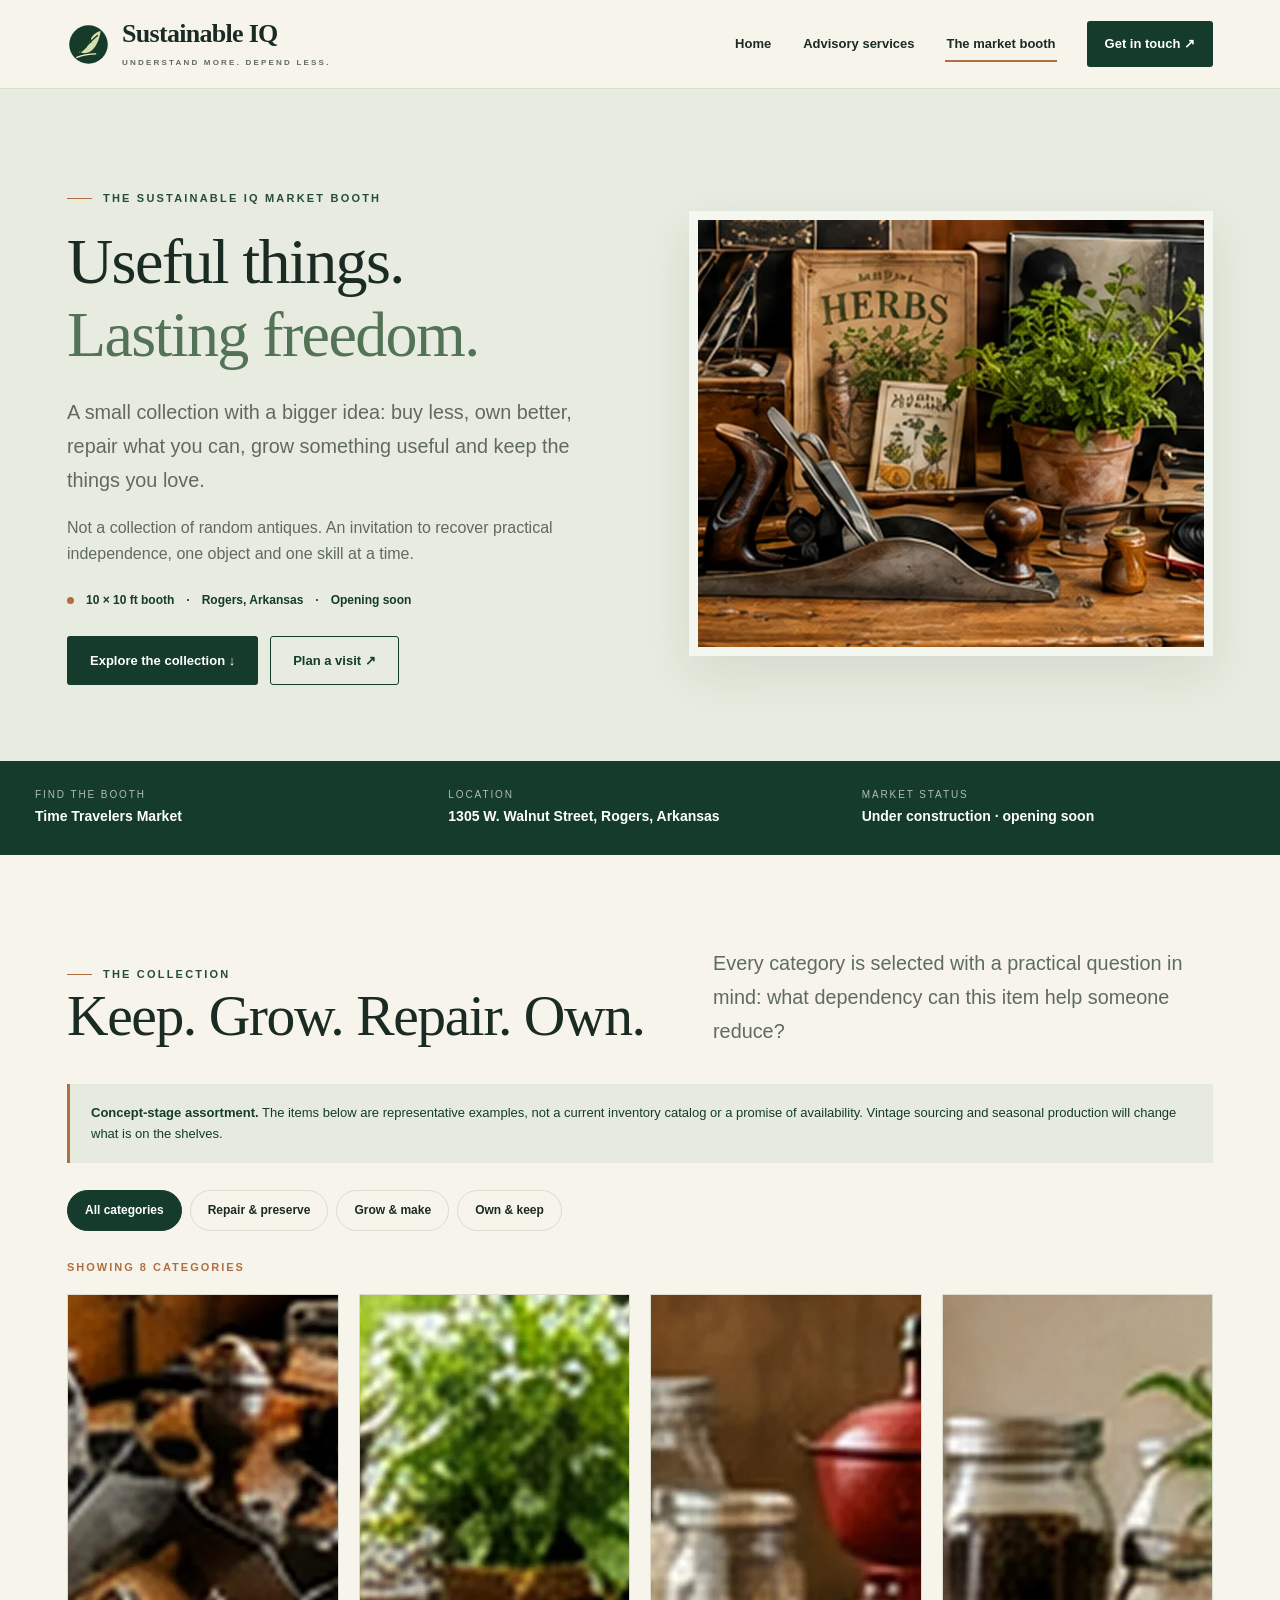
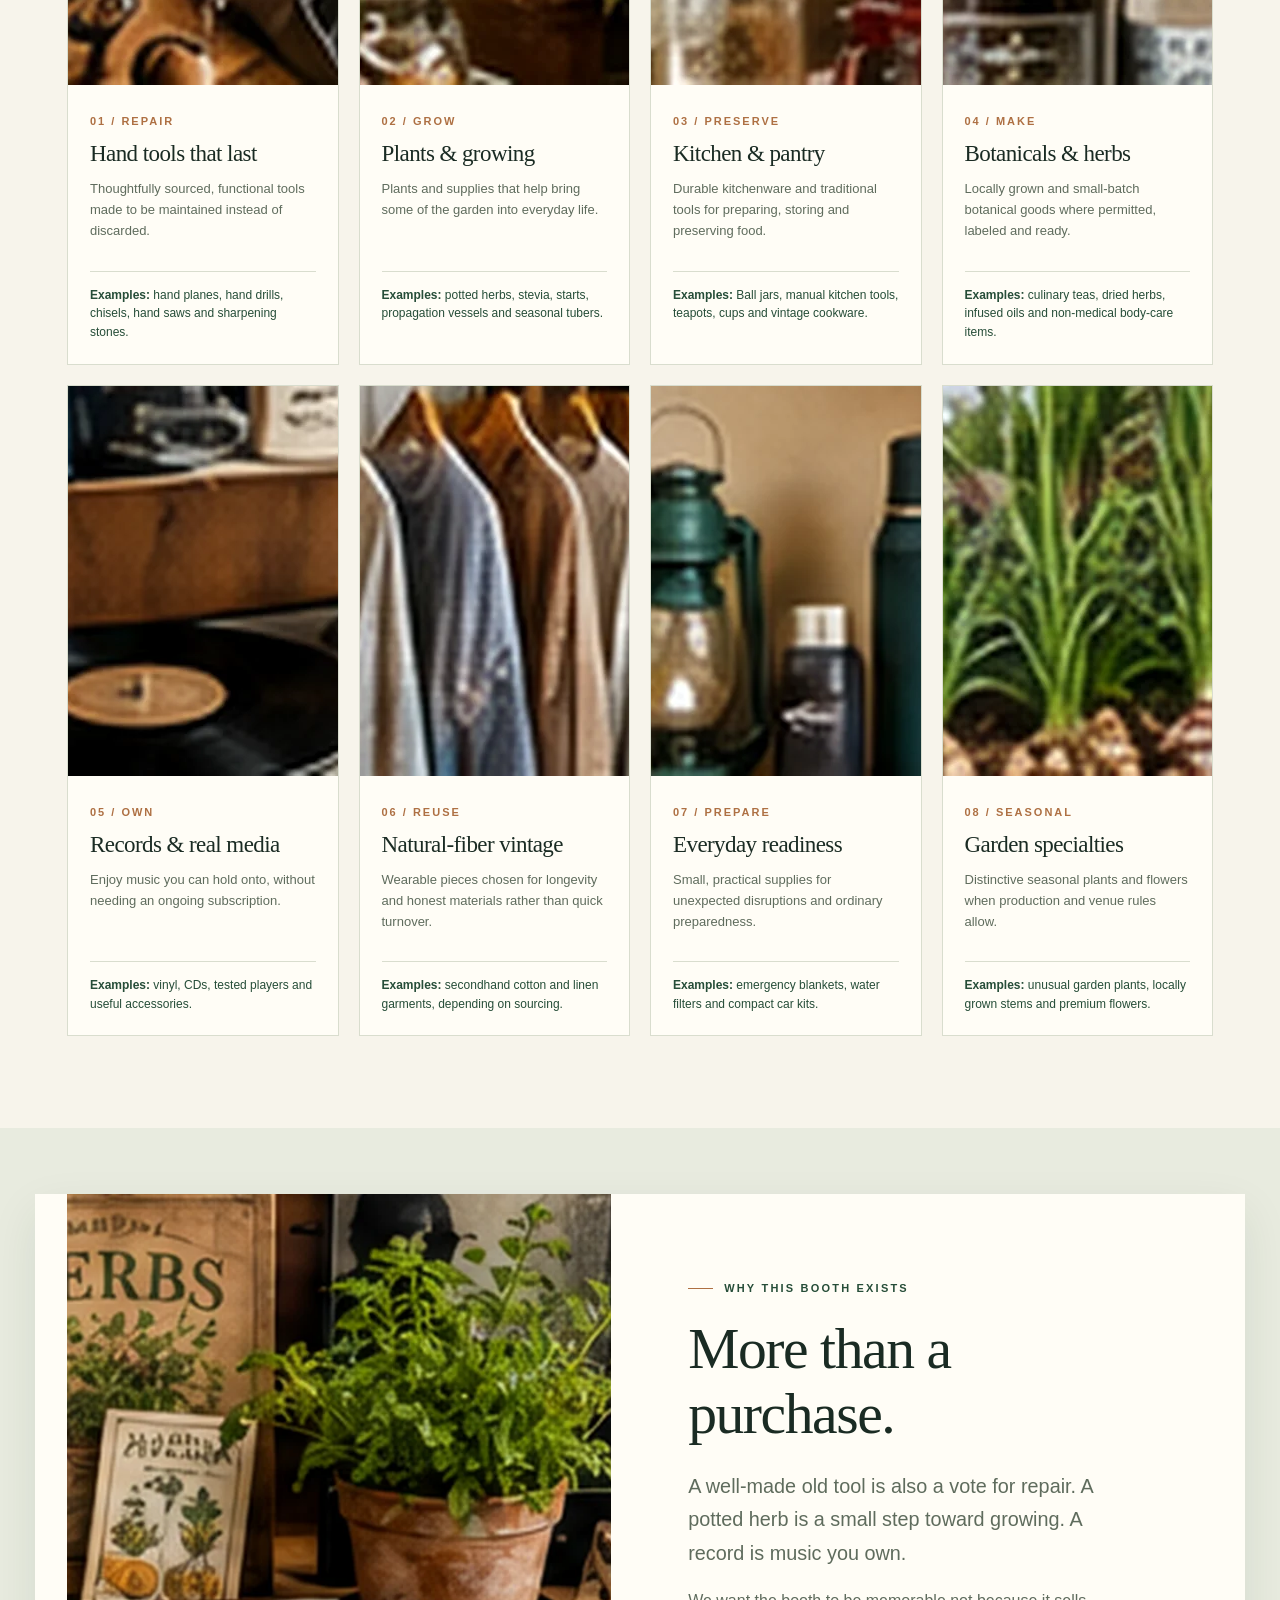
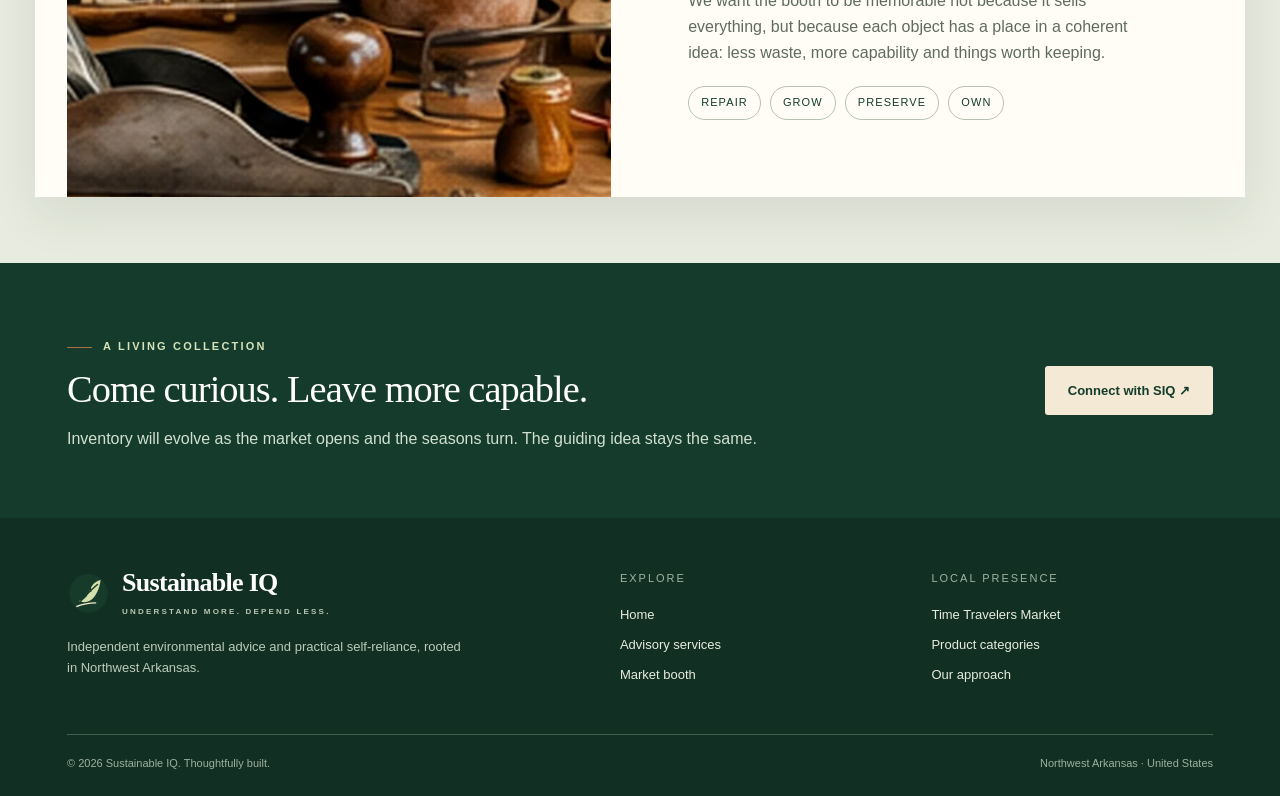
==== booth.html @ ab52c4f9 "Initial commit: Sustainable IQ static site draft Co-Authored-By: Claude Opus 5.5 <noreply@anthropic." ====
<!doctype html><html lang="en"><head><meta charset="utf-8"><meta name="viewport" content="width=device-width, initial-scale=1"><meta name="theme-color" content="#143b2b"><meta name="description" content="Discover Sustainable IQ's upcoming 10×10 market booth at Time Travelers Market, Rogers, Arkansas: useful vintage tools, plants, kitchenware, records, traditional botanicals and self-reliance essentials."><title>The Market Booth | Sustainable IQ</title><link rel="icon" type="image/svg+xml" href="assets/favicon.svg"><link rel="stylesheet" href="assets/styles.css"><script defer src="assets/site-config.js"></script><script defer src="assets/site.js"></script></head><body><a class="skip-link" href="#main">Skip to content</a><header class="site-header"><div class="wrap header-inner"><a class="brand" href="index.html" aria-label="Sustainable IQ home"><img src="assets/brand-mark.svg" alt=""><div><span>Sustainable IQ</span><small>Understand more. Depend less.</small></div></a><button class="menu-toggle" type="button" aria-label="Toggle navigation" aria-controls="site-menu" aria-expanded="false" data-menu-toggle><svg viewBox="0 0 24 24" fill="none" stroke="currentColor" stroke-width="2"><path d="M4 7h16M4 12h16M4 17h16"/></svg></button><nav class="site-nav" id="site-menu" data-menu aria-label="Main navigation"><a href="index.html">Home</a><a href="services.html">Advisory services</a><a class="active" aria-current="page" href="booth.html">The market booth</a><a class="nav-cta" href="index.html#contact">Get in touch ↗</a></nav></div></header>
<main id="main"><section class="page-hero"><div class="wrap"><div><span class="eyebrow">The Sustainable IQ Market Booth</span><h1>Useful things.<br><span style="color:#537357">Lasting freedom.</span></h1><p class="lead">A small collection with a bigger idea: buy less, own better, repair what you can, grow something useful and keep the things you love.</p><p class="muted">Not a collection of random antiques. An invitation to recover practical independence, one object and one skill at a time.</p><div class="meta"><span class="dot"></span> 10 × 10 ft booth <span aria-hidden="true">·</span> Rogers, Arkansas <span aria-hidden="true">·</span> Opening soon</div><div class="button-row"><a class="btn btn-primary" href="#categories">Explore the collection ↓</a><a class="btn btn-outline" href="#visit">Plan a visit ↗</a></div></div><img src="assets/booth-still-life.webp" alt="Illustrative vintage booth arrangement with a hand plane, herb plants and a record" width="1000" height="680"></div></section>
<div class="location-bar" id="visit"><div class="wrap location-grid"><div><span>Find the booth</span><strong>Time Travelers Market</strong></div><div><span>Location</span><strong>1305 W. Walnut Street, Rogers, Arkansas</strong></div><div><span>Market status</span><strong>Under construction · opening soon</strong></div></div></div>
<section class="section" id="categories"><div class="wrap"><div class="section-heading"><div><span class="eyebrow">The collection</span><h2>Keep. Grow. Repair. Own.</h2></div><p class="lead">Every category is selected with a practical question in mind: what dependency can this item help someone reduce?</p></div><div class="status-note"><strong>Concept-stage assortment.</strong> The items below are representative examples, not a current inventory catalog or a promise of availability. Vintage sourcing and seasonal production will change what is on the shelves.</div><div class="filter-row" role="group" aria-label="Filter merchandise categories"><button class="filter is-active" type="button" aria-pressed="true" data-filter="all">All categories</button><button class="filter" type="button" aria-pressed="false" data-filter="repair">Repair &amp; preserve</button><button class="filter" type="button" aria-pressed="false" data-filter="grow">Grow &amp; make</button><button class="filter" type="button" aria-pressed="false" data-filter="own">Own &amp; keep</button></div><p class="small-label" data-filter-status aria-live="polite">Showing 8 categories</p><div class="category-grid">
<article class="category-card reveal" data-category="repair"><img src="assets/cat-tools.webp" loading="lazy" width="560" height="390" alt="Illustration of vintage hand tools on a workbench"><div class="category-body"><span class="small-label">01 / Repair</span><h3>Hand tools that last</h3><p>Thoughtfully sourced, functional tools made to be maintained instead of discarded.</p><div class="examples"><strong>Examples:</strong> hand planes, hand drills, chisels, hand saws and sharpening stones.</div></div></article>
<article class="category-card reveal" data-category="grow"><img src="assets/cat-garden.webp" loading="lazy" width="560" height="390" alt="Illustration of herb plants in earthenware pots"><div class="category-body"><span class="small-label">02 / Grow</span><h3>Plants &amp; growing</h3><p>Plants and supplies that help bring some of the garden into everyday life.</p><div class="examples"><strong>Examples:</strong> potted herbs, stevia, starts, propagation vessels and seasonal tubers.</div></div></article>
<article class="category-card reveal" data-category="repair"><img src="assets/cat-kitchen.webp" loading="lazy" width="560" height="390" alt="Illustration of traditional kitchen jars and utensils"><div class="category-body"><span class="small-label">03 / Preserve</span><h3>Kitchen &amp; pantry</h3><p>Durable kitchenware and traditional tools for preparing, storing and preserving food.</p><div class="examples"><strong>Examples:</strong> Ball jars, manual kitchen tools, teapots, cups and vintage cookware.</div></div></article>
<article class="category-card reveal" data-category="grow"><img src="assets/cat-herbs.webp" loading="lazy" width="560" height="390" alt="Illustration of jars of dried botanicals and herbs"><div class="category-body"><span class="small-label">04 / Make</span><h3>Botanicals &amp; herbs</h3><p>Locally grown and small-batch botanical goods where permitted, labeled and ready.</p><div class="examples"><strong>Examples:</strong> culinary teas, dried herbs, infused oils and non-medical body-care items.</div></div></article>
<article class="category-card reveal" data-category="own"><img src="assets/cat-media.webp" loading="lazy" width="560" height="390" alt="Illustration of a vinyl record player"><div class="category-body"><span class="small-label">05 / Own</span><h3>Records &amp; real media</h3><p>Enjoy music you can hold onto, without needing an ongoing subscription.</p><div class="examples"><strong>Examples:</strong> vinyl, CDs, tested players and useful accessories.</div></div></article>
<article class="category-card reveal" data-category="own"><img src="assets/cat-clothing.webp" loading="lazy" width="560" height="390" alt="Illustration of vintage garments on a clothing rail"><div class="category-body"><span class="small-label">06 / Reuse</span><h3>Natural-fiber vintage</h3><p>Wearable pieces chosen for longevity and honest materials rather than quick turnover.</p><div class="examples"><strong>Examples:</strong> secondhand cotton and linen garments, depending on sourcing.</div></div></article>
<article class="category-card reveal" data-category="repair"><img src="assets/cat-ready.webp" loading="lazy" width="560" height="390" alt="Illustration of outdoor preparedness gear"><div class="category-body"><span class="small-label">07 / Prepare</span><h3>Everyday readiness</h3><p>Small, practical supplies for unexpected disruptions and ordinary preparedness.</p><div class="examples"><strong>Examples:</strong> emergency blankets, water filters and compact car kits.</div></div></article>
<article class="category-card reveal" data-category="grow"><img src="assets/cat-harvest.webp" loading="lazy" width="560" height="390" alt="Illustration of young growing plants"><div class="category-body"><span class="small-label">08 / Seasonal</span><h3>Garden specialties</h3><p>Distinctive seasonal plants and flowers when production and venue rules allow.</p><div class="examples"><strong>Examples:</strong> unusual garden plants, locally grown stems and premium flowers.</div></div></article>
</div></div></section>
<section class="section section-compact" style="background:#e8ebdf"><div class="wrap feature-split reveal"><div class="feature-photo"><img src="assets/booth-interior.webp" loading="lazy" width="1000" height="680" alt="Concept illustration of a warmly furnished vintage market booth"></div><div class="feature-copy"><span class="eyebrow">Why this booth exists</span><h2>More than a purchase.</h2><p class="lead">A well-made old tool is also a vote for repair. A potted herb is a small step toward growing. A record is music you own.</p><p class="muted">We want the booth to be memorable not because it sells everything, but because each object has a place in a coherent idea: less waste, more capability and things worth keeping.</p><div class="pill-list"><span class="pill">Repair</span><span class="pill">Grow</span><span class="pill">Preserve</span><span class="pill">Own</span></div></div></div></section>
<section class="banner"><div class="wrap banner-inner"><div><span class="eyebrow" style="color:#d6e3bb">A living collection</span><h2>Come curious. Leave more capable.</h2><p>Inventory will evolve as the market opens and the seasons turn. The guiding idea stays the same.</p></div><a class="btn btn-light" href="index.html#contact">Connect with SIQ ↗</a></div></section></main>
<footer class="site-footer"><div class="wrap"><div class="footer-top"><div><a class="brand" href="index.html"><img src="assets/brand-mark.svg" alt=""><div><span>Sustainable IQ</span><small>Understand more. Depend less.</small></div></a><p class="footer-desc">Independent environmental advice and practical self-reliance, rooted in Northwest Arkansas.</p></div><div><p class="footer-title">Explore</p><a href="index.html">Home</a><a href="services.html">Advisory services</a><a href="booth.html">Market booth</a></div><div><p class="footer-title">Local presence</p><a href="#visit">Time Travelers Market</a><a href="#categories">Product categories</a><a href="services.html#approach">Our approach</a></div></div><div class="footer-bottom"><span>© <span data-year>2026</span> Sustainable IQ. Thoughtfully built.</span><span>Northwest Arkansas · United States</span></div></div></footer></body></html>
---- assets/styles.css ----
:root{--ink:#1a2b23;--forest:#143b2b;--forest2:#264d38;--sage:#a4b59a;--cream:#f7f4eb;--paper:#fffdf6;--sand:#eae4d4;--muted:#5f6c5d;--rust:#ae7043;--line:#d9ddce;--serif:Georgia,'Times New Roman',serif;--sans:Inter,'Segoe UI',Arial,sans-serif;--shadow:0 18px 45px rgba(24,52,35,.09)}*{box-sizing:border-box}html{scroll-behavior:smooth}body{margin:0;background:var(--cream);color:var(--ink);font-family:var(--sans);line-height:1.62;-webkit-font-smoothing:antialiased}a{color:inherit}img{max-width:100%;display:block}button{font:inherit}::selection{background:#cbd9bd}*:focus-visible{outline:3px solid #d18d55;outline-offset:3px}.skip-link{position:absolute;top:-50px;left:20px;padding:.7rem 1.2rem;background:#fff;z-index:200}.skip-link:focus{top:10px}.wrap{max-width:1210px;padding:0 32px;margin:0 auto}.site-header{position:sticky;top:0;background:rgba(247,244,235,.97);border-bottom:1px solid var(--line);z-index:100;backdrop-filter:blur(16px)}.header-inner{display:flex;align-items:center;justify-content:space-between;min-height:88px;gap:28px}.brand{display:flex;align-items:center;gap:12px;text-decoration:none;flex-shrink:0}.brand img{width:43px;height:43px}.brand span{font:700 26px/1 var(--serif);letter-spacing:-.7px}.brand small{display:block;font:600 8px/1.2 var(--sans);text-transform:uppercase;letter-spacing:2.2px;margin-top:8px;color:var(--muted)}.site-nav{display:flex;gap:30px;align-items:center}.site-nav>a{font-size:13px;font-weight:650;text-decoration:none;position:relative;padding:10px 1px}.site-nav>a:not(.nav-cta)::after{content:"";position:absolute;bottom:3px;left:0;width:0;height:2px;background:var(--rust);transition:width .2s}.site-nav>a:hover::after,.site-nav>a.active::after{width:100%}.site-nav>a.nav-cta{background:var(--forest);color:white;padding:12px 18px;border-radius:3px}.site-nav>a.nav-cta:hover{background:#27513b}.menu-toggle{display:none;background:none;border:1px solid var(--line);padding:9px;border-radius:4px;cursor:pointer}.menu-toggle svg{width:24px;height:24px}.eyebrow{display:inline-flex;align-items:center;gap:11px;text-transform:uppercase;font-size:11px;letter-spacing:2.2px;font-weight:750;color:var(--forest2)}.eyebrow::before{content:"";width:25px;height:1px;background:var(--rust)}h1,h2,h3,h4{font-family:var(--serif);line-height:1.13;letter-spacing:-.025em;margin:0;font-weight:500}h1{font-size:clamp(3rem,5.7vw,5.7rem)}h2{font-size:clamp(2.3rem,4.5vw,4.2rem)}h3{font-size:1.6rem}p{margin:0 0 1.1rem}.lead{font-size:clamp(1.05rem,1.6vw,1.24rem);line-height:1.7;color:var(--muted);max-width:620px}.small-label{font-size:11px;letter-spacing:2px;text-transform:uppercase;font-weight:700;color:var(--rust)}.btn{display:inline-flex;align-items:center;justify-content:center;gap:12px;min-height:49px;padding:13px 22px;border:1px solid transparent;border-radius:3px;text-decoration:none;font-size:13px;font-weight:750;transition:transform .2s,background .2s,color .2s;cursor:pointer}.btn:hover{transform:translateY(-2px)}.btn-primary{background:var(--forest);color:#fff}.btn-primary:hover{background:#2e583e}.btn-outline{border-color:var(--forest);color:var(--forest);background:transparent}.btn-outline:hover{background:#e8eee2}.btn-light{background:#f3e9d4;color:var(--forest)}.btn-ghost{border-color:rgba(255,255,255,.7);color:#fff}.btn-ghost:hover{background:rgba(255,255,255,.1)}.button-row{display:flex;gap:12px;flex-wrap:wrap;margin-top:26px}.section{padding:92px 0}.section-compact{padding:66px 0}.section-heading{display:flex;align-items:end;justify-content:space-between;gap:36px;margin-bottom:36px}.section-heading .lead{max-width:500px;margin:0}.muted{color:var(--muted)}.grid-2{display:grid;grid-template-columns:repeat(2,minmax(0,1fr));gap:24px}.grid-3{display:grid;grid-template-columns:repeat(3,minmax(0,1fr));gap:24px}.rule{height:1px;background:var(--line);border:0}.hero{overflow:hidden;display:grid;grid-template-columns:minmax(0,1.08fr) minmax(0,.92fr);min-height:665px}.hero-left{background:var(--forest);color:white;display:flex;align-items:center}.hero-copy{width:min(100%,640px);padding:96px max(32px,calc((100vw - 1210px)/2)) 100px max(32px,calc((100vw - 1210px)/2));padding-right:52px}.hero-left .eyebrow{color:#d3e3be}.hero-left .eyebrow::before{background:#d3e3be}.hero h1{margin:24px 0 25px}.hero h1 em,.display-em{font-weight:400;color:#d4deb8}.hero .lead{color:#e0e8d9}.hero-photo{position:relative;background:#425d46;overflow:hidden}.hero-photo img{width:100%;height:100%;object-fit:cover;filter:saturate(.9);transition:transform 1.3s}.hero-photo:hover img{transform:scale(1.03)}.hero-photo::after{content:"";position:absolute;inset:0;background:linear-gradient(110deg,rgba(15,42,30,.08),transparent 55%)}.image-note{position:absolute;bottom:24px;left:24px;background:rgba(13,42,29,.86);color:white;font-size:11px;letter-spacing:.3px;padding:10px 14px;z-index:1}.intro-strip{background:#e7ebdf;border-bottom:1px solid #d4ddcd}.intro-strip-inner{display:grid;grid-template-columns:repeat(3,1fr);gap:0}.strip-item{padding:29px 22px 29px 0;display:flex;align-items:flex-start;gap:14px}.strip-item:not(:last-child){border-right:1px solid #cbd4c6;margin-right:20px}.number{font:italic 30px/1 var(--serif);color:var(--rust)}.strip-item strong{display:block;font-family:var(--serif);font-weight:500;font-size:19px}.strip-item span{display:block;font-size:12px;color:var(--muted);margin-top:3px}.feature-split{display:grid;grid-template-columns:minmax(0,.95fr) minmax(0,1.05fr);background:var(--paper);box-shadow:var(--shadow)}.feature-photo{min-height:440px;position:relative}.feature-photo img{width:100%;height:100%;position:absolute;object-fit:cover}.feature-copy{padding:clamp(36px,6vw,82px)}.feature-copy h2{margin:18px 0 24px}.pill-list{display:flex;flex-wrap:wrap;gap:9px;margin-top:20px}.pill{font-size:11px;text-transform:uppercase;letter-spacing:1.1px;border:1px solid #b5c3b1;border-radius:50px;padding:7px 12px;color:var(--forest)}.card{padding:30px;background:var(--paper);border:1px solid var(--line);transition:transform .2s,box-shadow .2s}.card:hover{transform:translateY(-3px);box-shadow:var(--shadow)}.card h3{margin:18px 0 14px}.card p{font-size:14px;color:var(--muted);margin:0}.card-top{display:flex;align-items:center;justify-content:space-between}.card-index{color:var(--rust);font:italic 22px var(--serif)}.card-arrow{font-size:21px;color:var(--forest)}.link-arrow{display:inline-flex;gap:12px;align-items:center;margin-top:20px;font-size:13px;font-weight:700;text-decoration:none;color:var(--forest)}.link-arrow:hover{text-decoration:underline}.banner{background:var(--forest);color:#fff;padding:67px 0}.banner-inner{display:grid;grid-template-columns:1fr auto;align-items:center;gap:40px}.banner h2{font-size:clamp(2rem,3vw,3.3rem);margin-top:12px}.banner p{color:#d3e0d1;margin:14px 0 0;max-width:740px}.page-hero{padding:92px 0 76px;background:#e8ebdf;overflow:hidden}.page-hero .wrap{display:grid;grid-template-columns:1.03fr .97fr;align-items:center;gap:65px}.page-hero h1{margin:19px 0 25px;font-size:clamp(3rem,5vw,5.2rem)}.page-hero img{width:100%;height:445px;object-fit:cover;border:9px solid rgba(255,255,255,.55);box-shadow:var(--shadow)}.page-hero .meta{margin-top:24px;display:flex;align-items:center;gap:12px;flex-wrap:wrap;font-size:12px;color:var(--forest);font-weight:750}.dot{height:7px;width:7px;background:var(--rust);border-radius:100%;display:inline-block}.location-bar{background:var(--forest);color:#fff}.location-grid{display:grid;grid-template-columns:1fr 1fr 1fr;gap:30px;padding:26px 0}.location-grid span{display:block;font-size:10px;letter-spacing:1.9px;text-transform:uppercase;opacity:.66}.location-grid strong{font-size:14px;font-weight:600}.filter-row{display:flex;flex-wrap:wrap;gap:8px;margin:26px 0 28px}.filter{padding:10px 17px;border:1px solid var(--line);background:transparent;font-weight:650;font-size:12px;cursor:pointer;border-radius:30px;color:var(--ink)}.filter.is-active,.filter:hover{background:var(--forest);color:#fff;border-color:var(--forest)}.category-grid{display:grid;grid-template-columns:repeat(4,minmax(0,1fr));gap:20px}.category-card{background:var(--paper);border:1px solid var(--line);overflow:hidden}.category-card[hidden]{display:none}.category-card img{width:100%;aspect-ratio:4/3;object-fit:cover}.category-body{padding:22px}.category-body h3{font-size:23px;margin:8px 0 11px}.category-body p{font-size:13px;color:var(--muted);line-height:1.62;min-height:75px}.category-body .examples{padding-top:14px;border-top:1px solid var(--line);font-size:12px;line-height:1.55;color:var(--forest2)}.status-note{background:#e7ebdf;padding:18px 21px;border-left:3px solid var(--rust);font-size:13px;color:var(--forest);margin-bottom:27px}.service-grid{display:grid;grid-template-columns:repeat(3,minmax(0,1fr));gap:18px}.service-card{background:var(--paper);border:1px solid var(--line);padding:29px;min-height:285px}.service-card h3{font-size:25px;margin:18px 0 14px}.service-card p{font-size:14px;color:var(--muted)}.service-card .small-label{font-size:10px}.service-card:hover{border-color:#9da98f}.steps{display:grid;grid-template-columns:repeat(3,1fr);gap:30px}.step{border-top:2px solid var(--forest);padding-top:23px}.step h3{margin:16px 0 12px}.step p{font-size:14px;color:var(--muted)}.audience{background:#e7ebdf;padding:35px}.audience h3{margin-bottom:12px}.audience p{margin:0;font-size:14px;color:var(--muted)}.contact-section{background:#e6e9db}.contact-wrap{display:grid;grid-template-columns:1.2fr .8fr;gap:60px;align-items:center}.contact-wrap h2{margin:15px 0 19px}.contact-card{padding:34px;background:var(--paper);border:1px solid var(--line)}.contact-card strong{font-family:var(--serif);font-size:23px;font-weight:500}.contact-card a{display:inline-block;margin:20px 0;font-weight:700;color:var(--forest);text-underline-offset:4px}.contact-card a.is-disabled{pointer-events:none;color:var(--muted);text-decoration:none}.contact-card p{font-size:12px;color:var(--muted)}.site-footer{background:#122f23;color:#e7edde;padding:52px 0 24px}.footer-top{display:grid;grid-template-columns:1.3fr .7fr .7fr;gap:30px}.site-footer .brand{color:#fff}.site-footer .brand small{color:#b8c7b5}.footer-desc{font-size:13px;color:#bccbb9;max-width:400px;margin-top:19px}.footer-title{font-size:11px;text-transform:uppercase;letter-spacing:2px;color:#a0b5a2;margin:0 0 16px}.site-footer a:not(.brand){display:block;margin:9px 0;color:#e7edde;font-size:13px;text-decoration:none}.site-footer a:hover{text-decoration:underline}.footer-bottom{border-top:1px solid #41614f;margin-top:38px;padding-top:20px;font-size:11px;color:#9db19f;display:flex;justify-content:space-between;gap:20px}.reveal{opacity:0;transform:translateY(14px);transition:opacity .7s,transform .7s}.reveal.visible{opacity:1;transform:none}@media(max-width:950px){.category-grid{grid-template-columns:repeat(2,1fr)}.hero{min-height:560px}.hero-copy{padding:65px 36px}.page-hero .wrap{gap:35px}.section{padding:68px 0}.service-grid{grid-template-columns:repeat(2,1fr)}}@media(max-width:700px){.wrap{padding:0 21px}.header-inner{min-height:72px}.brand img{width:35px;height:35px}.brand span{font-size:22px}.brand small{font-size:7px;letter-spacing:1.5px}.menu-toggle{display:block}.site-nav{display:none;position:absolute;top:71px;left:0;right:0;flex-direction:column;align-items:stretch;gap:0;background:var(--cream);padding:14px 25px 25px;box-shadow:var(--shadow)}.site-nav.is-open{display:flex}.site-nav>a{padding:14px 3px}.site-nav>a.nav-cta{text-align:center;margin-top:10px}.hero{display:flex;flex-direction:column}.hero-left{min-height:520px}.hero-copy{padding:65px 23px}.hero-photo{height:310px}.intro-strip-inner{grid-template-columns:1fr}.strip-item{padding:18px 0!important;border-right:0!important;border-bottom:1px solid #cbd4c6;margin-right:0!important}.feature-split{grid-template-columns:1fr}.feature-photo{min-height:330px}.feature-copy{padding:34px 26px}.grid-2,.grid-3,.service-grid,.steps{grid-template-columns:1fr}.section-heading{display:block}.section-heading .lead{margin-top:18px}.banner-inner,.contact-wrap,.page-hero .wrap{grid-template-columns:1fr}.page-hero{padding:62px 0 46px}.page-hero img{height:310px}.location-grid{grid-template-columns:1fr;gap:10px}.location-grid strong{font-size:13px}.location-grid span{margin-bottom:3px}.category-grid{grid-template-columns:repeat(2,minmax(0,1fr));gap:12px}.category-body{padding:15px}.category-body h3{font-size:20px}.category-body p{min-height:0}.footer-top{grid-template-columns:1fr 1fr}.footer-top>div:first-child{grid-column:1/-1}.footer-bottom{flex-direction:column}.contact-card{padding:24px}}@media(max-width:430px){.category-grid{grid-template-columns:1fr}.category-card img{aspect-ratio:5/3}.page-hero h1{font-size:2.9rem}.hero h1{font-size:3.2rem}.hero-left{min-height:auto}}@media(prefers-reduced-motion:reduce){*,*:before,*:after{animation-duration:.01ms!important;scroll-behavior:auto!important;transition-duration:.01ms!important}.reveal{opacity:1;transform:none}}
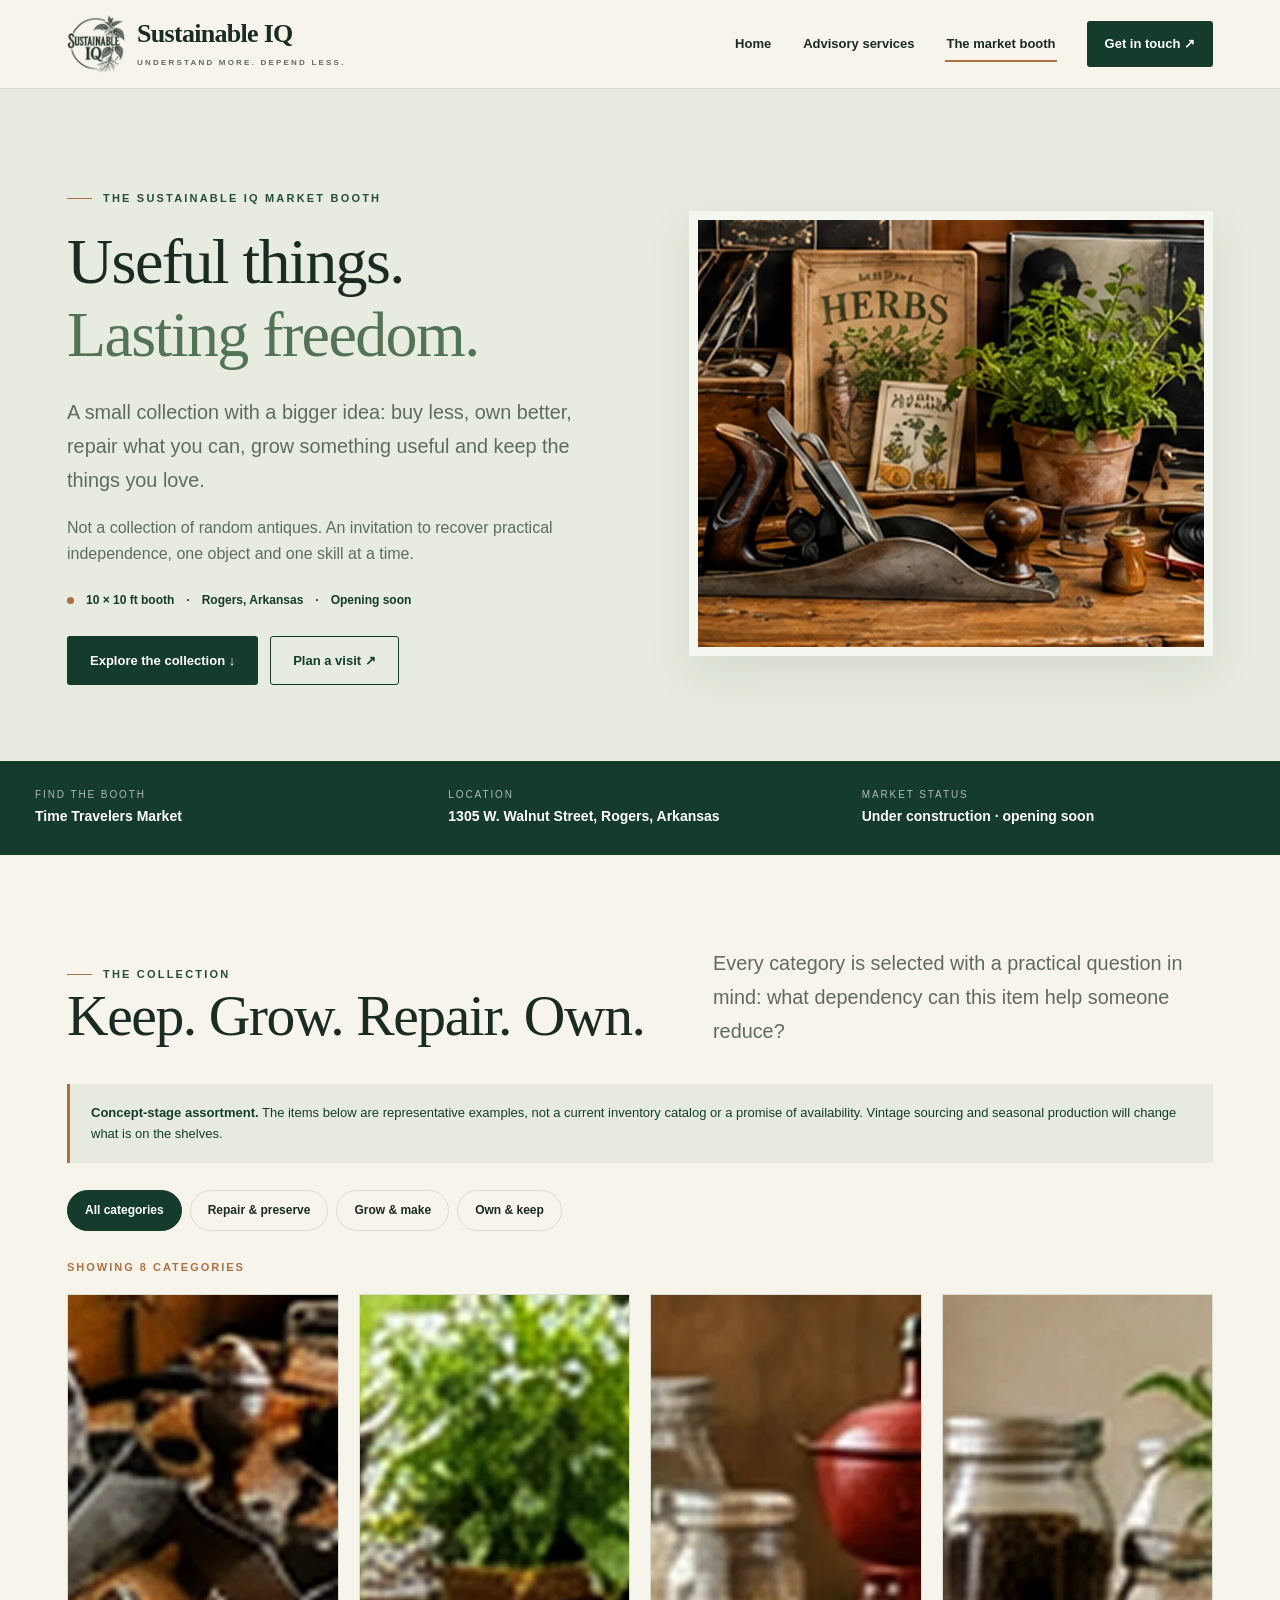
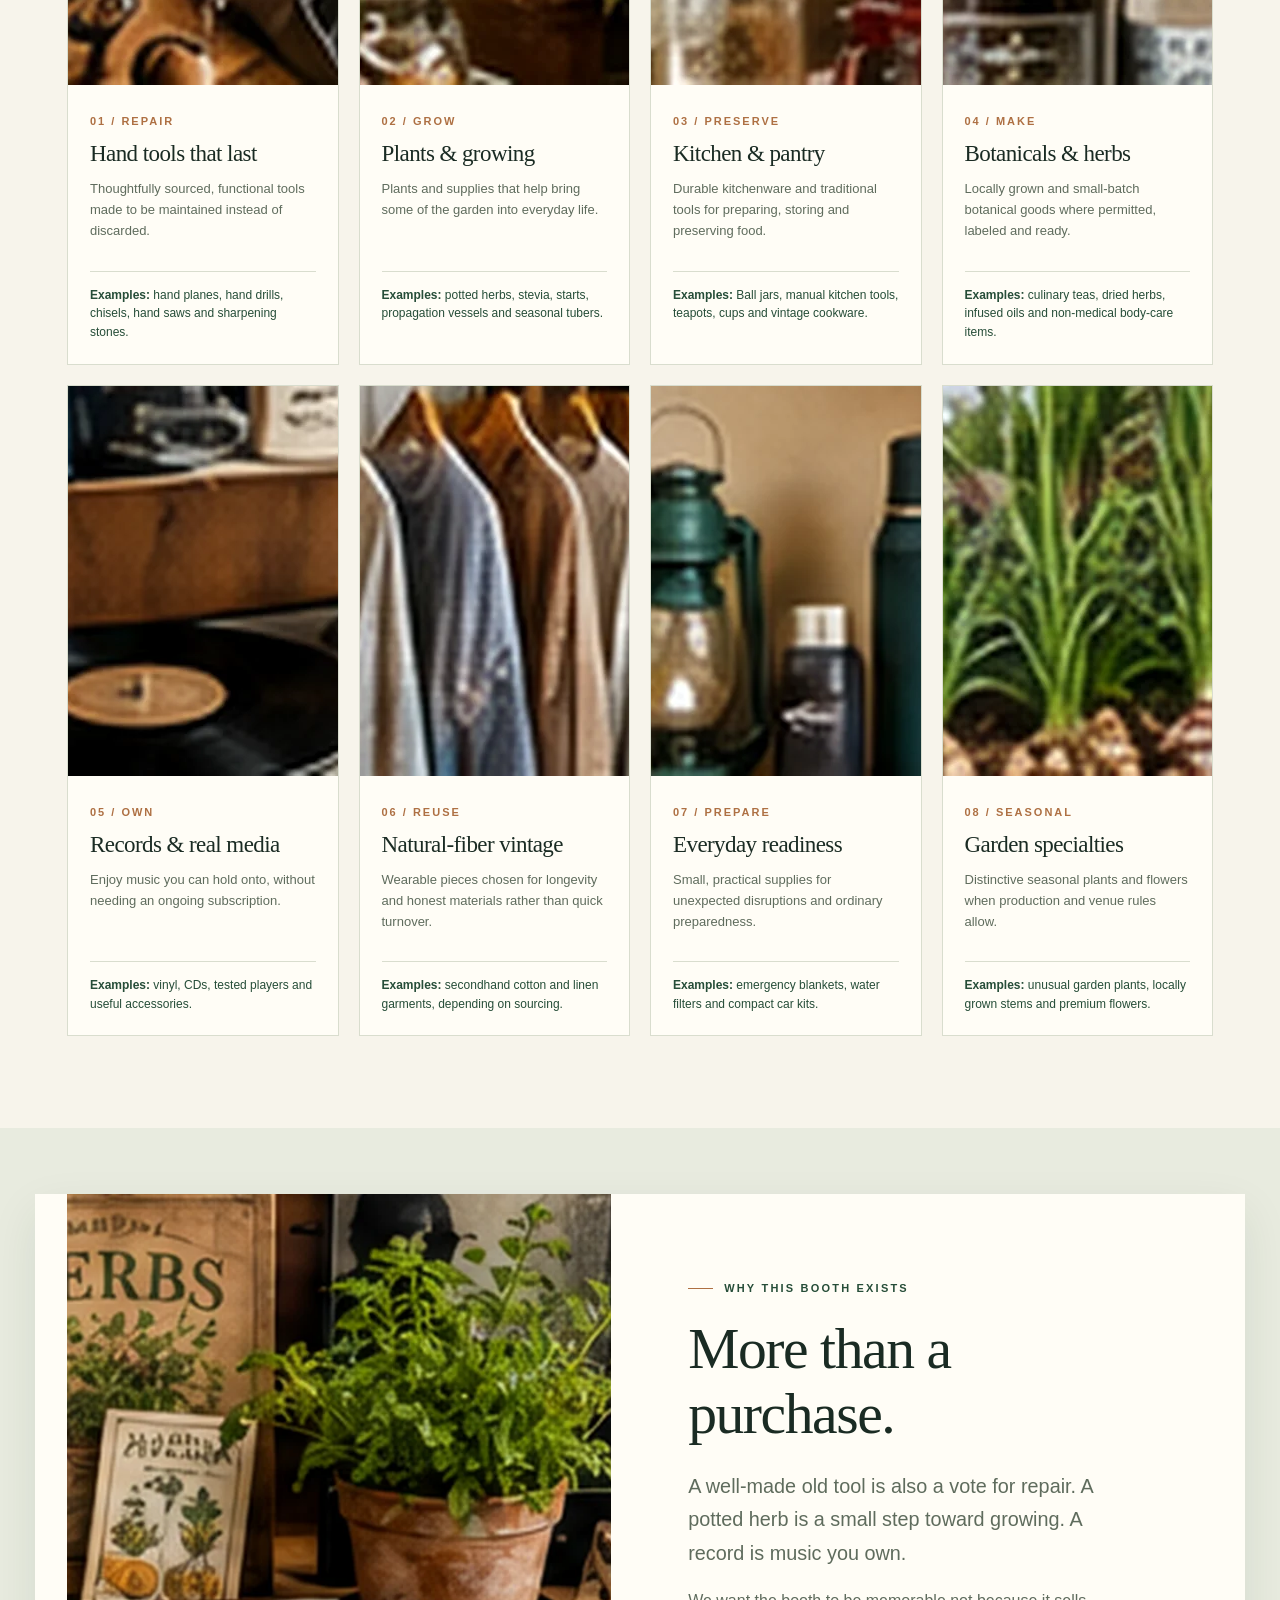
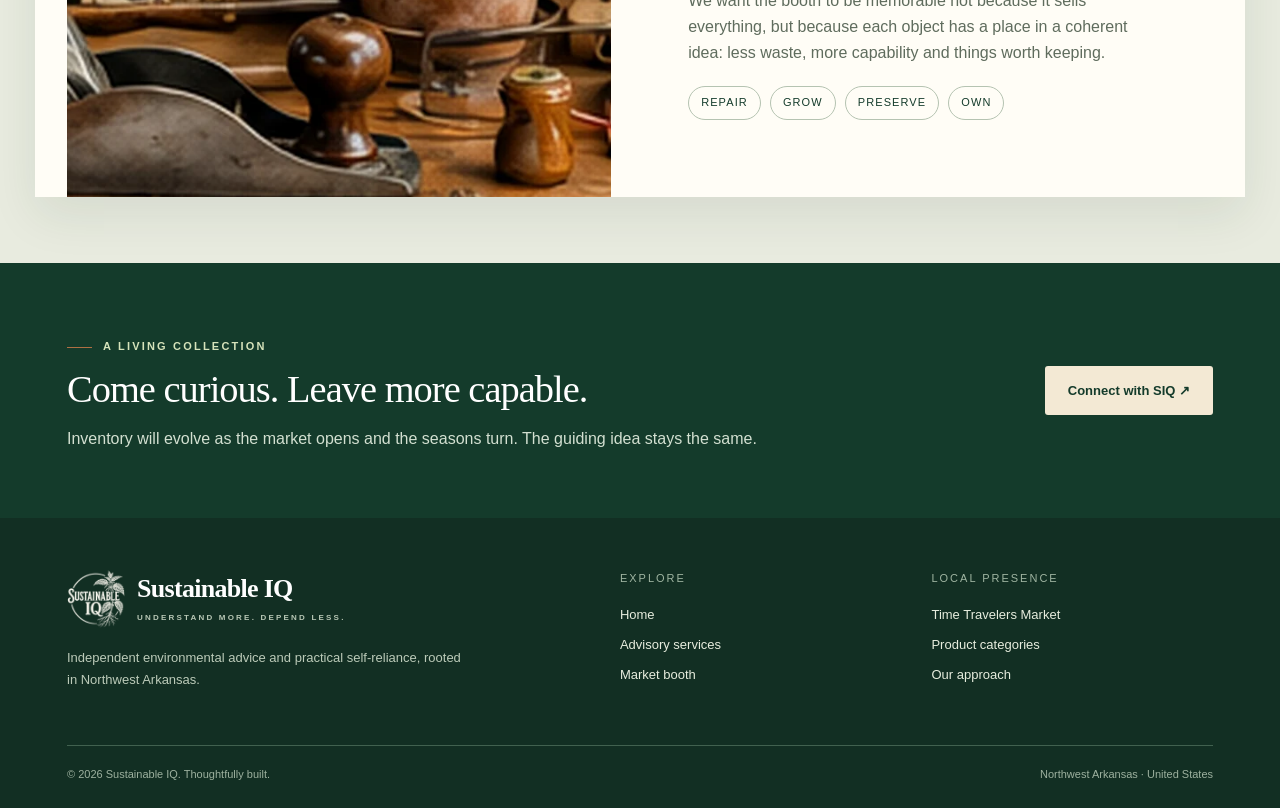
==== commit cbdd0bb8: "Replace placeholder brand mark with official SIQ logo Header uses the dark logo, footer the light on" ====
--- a/booth.html
+++ b/booth.html
@@ -1,4 +1,4 @@
-<!doctype html><html lang="en"><head><meta charset="utf-8"><meta name="viewport" content="width=device-width, initial-scale=1"><meta name="theme-color" content="#143b2b"><meta name="description" content="Discover Sustainable IQ's upcoming 10×10 market booth at Time Travelers Market, Rogers, Arkansas: useful vintage tools, plants, kitchenware, records, traditional botanicals and self-reliance essentials."><title>The Market Booth | Sustainable IQ</title><link rel="icon" type="image/svg+xml" href="assets/favicon.svg"><link rel="stylesheet" href="assets/styles.css"><script defer src="assets/site-config.js"></script><script defer src="assets/site.js"></script></head><body><a class="skip-link" href="#main">Skip to content</a><header class="site-header"><div class="wrap header-inner"><a class="brand" href="index.html" aria-label="Sustainable IQ home"><img src="assets/brand-mark.svg" alt=""><div><span>Sustainable IQ</span><small>Understand more. Depend less.</small></div></a><button class="menu-toggle" type="button" aria-label="Toggle navigation" aria-controls="site-menu" aria-expanded="false" data-menu-toggle><svg viewBox="0 0 24 24" fill="none" stroke="currentColor" stroke-width="2"><path d="M4 7h16M4 12h16M4 17h16"/></svg></button><nav class="site-nav" id="site-menu" data-menu aria-label="Main navigation"><a href="index.html">Home</a><a href="services.html">Advisory services</a><a class="active" aria-current="page" href="booth.html">The market booth</a><a class="nav-cta" href="index.html#contact">Get in touch ↗</a></nav></div></header>
+<!doctype html><html lang="en"><head><meta charset="utf-8"><meta name="viewport" content="width=device-width, initial-scale=1"><meta name="theme-color" content="#143b2b"><meta name="description" content="Discover Sustainable IQ's upcoming 10×10 market booth at Time Travelers Market, Rogers, Arkansas: useful vintage tools, plants, kitchenware, records, traditional botanicals and self-reliance essentials."><title>The Market Booth | Sustainable IQ</title><link rel="icon" type="image/png" sizes="32x32" href="assets/favicon-32.png"><link rel="apple-touch-icon" href="assets/apple-touch-icon.png"><link rel="stylesheet" href="assets/styles.css"><script defer src="assets/site-config.js"></script><script defer src="assets/site.js"></script></head><body><a class="skip-link" href="#main">Skip to content</a><header class="site-header"><div class="wrap header-inner"><a class="brand" href="index.html" aria-label="Sustainable IQ home"><img src="assets/siq-logo-128.png" width="58" height="58" alt=""><div><span>Sustainable IQ</span><small>Understand more. Depend less.</small></div></a><button class="menu-toggle" type="button" aria-label="Toggle navigation" aria-controls="site-menu" aria-expanded="false" data-menu-toggle><svg viewBox="0 0 24 24" fill="none" stroke="currentColor" stroke-width="2"><path d="M4 7h16M4 12h16M4 17h16"/></svg></button><nav class="site-nav" id="site-menu" data-menu aria-label="Main navigation"><a href="index.html">Home</a><a href="services.html">Advisory services</a><a class="active" aria-current="page" href="booth.html">The market booth</a><a class="nav-cta" href="index.html#contact">Get in touch ↗</a></nav></div></header>
 <main id="main"><section class="page-hero"><div class="wrap"><div><span class="eyebrow">The Sustainable IQ Market Booth</span><h1>Useful things.<br><span style="color:#537357">Lasting freedom.</span></h1><p class="lead">A small collection with a bigger idea: buy less, own better, repair what you can, grow something useful and keep the things you love.</p><p class="muted">Not a collection of random antiques. An invitation to recover practical independence, one object and one skill at a time.</p><div class="meta"><span class="dot"></span> 10 × 10 ft booth <span aria-hidden="true">·</span> Rogers, Arkansas <span aria-hidden="true">·</span> Opening soon</div><div class="button-row"><a class="btn btn-primary" href="#categories">Explore the collection ↓</a><a class="btn btn-outline" href="#visit">Plan a visit ↗</a></div></div><img src="assets/booth-still-life.webp" alt="Illustrative vintage booth arrangement with a hand plane, herb plants and a record" width="1000" height="680"></div></section>
 <div class="location-bar" id="visit"><div class="wrap location-grid"><div><span>Find the booth</span><strong>Time Travelers Market</strong></div><div><span>Location</span><strong>1305 W. Walnut Street, Rogers, Arkansas</strong></div><div><span>Market status</span><strong>Under construction · opening soon</strong></div></div></div>
 <section class="section" id="categories"><div class="wrap"><div class="section-heading"><div><span class="eyebrow">The collection</span><h2>Keep. Grow. Repair. Own.</h2></div><p class="lead">Every category is selected with a practical question in mind: what dependency can this item help someone reduce?</p></div><div class="status-note"><strong>Concept-stage assortment.</strong> The items below are representative examples, not a current inventory catalog or a promise of availability. Vintage sourcing and seasonal production will change what is on the shelves.</div><div class="filter-row" role="group" aria-label="Filter merchandise categories"><button class="filter is-active" type="button" aria-pressed="true" data-filter="all">All categories</button><button class="filter" type="button" aria-pressed="false" data-filter="repair">Repair &amp; preserve</button><button class="filter" type="button" aria-pressed="false" data-filter="grow">Grow &amp; make</button><button class="filter" type="button" aria-pressed="false" data-filter="own">Own &amp; keep</button></div><p class="small-label" data-filter-status aria-live="polite">Showing 8 categories</p><div class="category-grid">
@@ -13,4 +13,4 @@
 </div></div></section>
 <section class="section section-compact" style="background:#e8ebdf"><div class="wrap feature-split reveal"><div class="feature-photo"><img src="assets/booth-interior.webp" loading="lazy" width="1000" height="680" alt="Concept illustration of a warmly furnished vintage market booth"></div><div class="feature-copy"><span class="eyebrow">Why this booth exists</span><h2>More than a purchase.</h2><p class="lead">A well-made old tool is also a vote for repair. A potted herb is a small step toward growing. A record is music you own.</p><p class="muted">We want the booth to be memorable not because it sells everything, but because each object has a place in a coherent idea: less waste, more capability and things worth keeping.</p><div class="pill-list"><span class="pill">Repair</span><span class="pill">Grow</span><span class="pill">Preserve</span><span class="pill">Own</span></div></div></div></section>
 <section class="banner"><div class="wrap banner-inner"><div><span class="eyebrow" style="color:#d6e3bb">A living collection</span><h2>Come curious. Leave more capable.</h2><p>Inventory will evolve as the market opens and the seasons turn. The guiding idea stays the same.</p></div><a class="btn btn-light" href="index.html#contact">Connect with SIQ ↗</a></div></section></main>
-<footer class="site-footer"><div class="wrap"><div class="footer-top"><div><a class="brand" href="index.html"><img src="assets/brand-mark.svg" alt=""><div><span>Sustainable IQ</span><small>Understand more. Depend less.</small></div></a><p class="footer-desc">Independent environmental advice and practical self-reliance, rooted in Northwest Arkansas.</p></div><div><p class="footer-title">Explore</p><a href="index.html">Home</a><a href="services.html">Advisory services</a><a href="booth.html">Market booth</a></div><div><p class="footer-title">Local presence</p><a href="#visit">Time Travelers Market</a><a href="#categories">Product categories</a><a href="services.html#approach">Our approach</a></div></div><div class="footer-bottom"><span>© <span data-year>2026</span> Sustainable IQ. Thoughtfully built.</span><span>Northwest Arkansas · United States</span></div></div></footer></body></html>
+<footer class="site-footer"><div class="wrap"><div class="footer-top"><div><a class="brand" href="index.html"><img src="assets/siq-logo-light-128.png" width="58" height="58" alt=""><div><span>Sustainable IQ</span><small>Understand more. Depend less.</small></div></a><p class="footer-desc">Independent environmental advice and practical self-reliance, rooted in Northwest Arkansas.</p></div><div><p class="footer-title">Explore</p><a href="index.html">Home</a><a href="services.html">Advisory services</a><a href="booth.html">Market booth</a></div><div><p class="footer-title">Local presence</p><a href="#visit">Time Travelers Market</a><a href="#categories">Product categories</a><a href="services.html#approach">Our approach</a></div></div><div class="footer-bottom"><span>© <span data-year>2026</span> Sustainable IQ. Thoughtfully built.</span><span>Northwest Arkansas · United States</span></div></div></footer></body></html>
--- a/assets/styles.css
+++ b/assets/styles.css
@@ -1 +1 @@
-:root{--ink:#1a2b23;--forest:#143b2b;--forest2:#264d38;--sage:#a4b59a;--cream:#f7f4eb;--paper:#fffdf6;--sand:#eae4d4;--muted:#5f6c5d;--rust:#ae7043;--line:#d9ddce;--serif:Georgia,'Times New Roman',serif;--sans:Inter,'Segoe UI',Arial,sans-serif;--shadow:0 18px 45px rgba(24,52,35,.09)}*{box-sizing:border-box}html{scroll-behavior:smooth}body{margin:0;background:var(--cream);color:var(--ink);font-family:var(--sans);line-height:1.62;-webkit-font-smoothing:antialiased}a{color:inherit}img{max-width:100%;display:block}button{font:inherit}::selection{background:#cbd9bd}*:focus-visible{outline:3px solid #d18d55;outline-offset:3px}.skip-link{position:absolute;top:-50px;left:20px;padding:.7rem 1.2rem;background:#fff;z-index:200}.skip-link:focus{top:10px}.wrap{max-width:1210px;padding:0 32px;margin:0 auto}.site-header{position:sticky;top:0;background:rgba(247,244,235,.97);border-bottom:1px solid var(--line);z-index:100;backdrop-filter:blur(16px)}.header-inner{display:flex;align-items:center;justify-content:space-between;min-height:88px;gap:28px}.brand{display:flex;align-items:center;gap:12px;text-decoration:none;flex-shrink:0}.brand img{width:43px;height:43px}.brand span{font:700 26px/1 var(--serif);letter-spacing:-.7px}.brand small{display:block;font:600 8px/1.2 var(--sans);text-transform:uppercase;letter-spacing:2.2px;margin-top:8px;color:var(--muted)}.site-nav{display:flex;gap:30px;align-items:center}.site-nav>a{font-size:13px;font-weight:650;text-decoration:none;position:relative;padding:10px 1px}.site-nav>a:not(.nav-cta)::after{content:"";position:absolute;bottom:3px;left:0;width:0;height:2px;background:var(--rust);transition:width .2s}.site-nav>a:hover::after,.site-nav>a.active::after{width:100%}.site-nav>a.nav-cta{background:var(--forest);color:white;padding:12px 18px;border-radius:3px}.site-nav>a.nav-cta:hover{background:#27513b}.menu-toggle{display:none;background:none;border:1px solid var(--line);padding:9px;border-radius:4px;cursor:pointer}.menu-toggle svg{width:24px;height:24px}.eyebrow{display:inline-flex;align-items:center;gap:11px;text-transform:uppercase;font-size:11px;letter-spacing:2.2px;font-weight:750;color:var(--forest2)}.eyebrow::before{content:"";width:25px;height:1px;background:var(--rust)}h1,h2,h3,h4{font-family:var(--serif);line-height:1.13;letter-spacing:-.025em;margin:0;font-weight:500}h1{font-size:clamp(3rem,5.7vw,5.7rem)}h2{font-size:clamp(2.3rem,4.5vw,4.2rem)}h3{font-size:1.6rem}p{margin:0 0 1.1rem}.lead{font-size:clamp(1.05rem,1.6vw,1.24rem);line-height:1.7;color:var(--muted);max-width:620px}.small-label{font-size:11px;letter-spacing:2px;text-transform:uppercase;font-weight:700;color:var(--rust)}.btn{display:inline-flex;align-items:center;justify-content:center;gap:12px;min-height:49px;padding:13px 22px;border:1px solid transparent;border-radius:3px;text-decoration:none;font-size:13px;font-weight:750;transition:transform .2s,background .2s,color .2s;cursor:pointer}.btn:hover{transform:translateY(-2px)}.btn-primary{background:var(--forest);color:#fff}.btn-primary:hover{background:#2e583e}.btn-outline{border-color:var(--forest);color:var(--forest);background:transparent}.btn-outline:hover{background:#e8eee2}.btn-light{background:#f3e9d4;color:var(--forest)}.btn-ghost{border-color:rgba(255,255,255,.7);color:#fff}.btn-ghost:hover{background:rgba(255,255,255,.1)}.button-row{display:flex;gap:12px;flex-wrap:wrap;margin-top:26px}.section{padding:92px 0}.section-compact{padding:66px 0}.section-heading{display:flex;align-items:end;justify-content:space-between;gap:36px;margin-bottom:36px}.section-heading .lead{max-width:500px;margin:0}.muted{color:var(--muted)}.grid-2{display:grid;grid-template-columns:repeat(2,minmax(0,1fr));gap:24px}.grid-3{display:grid;grid-template-columns:repeat(3,minmax(0,1fr));gap:24px}.rule{height:1px;background:var(--line);border:0}.hero{overflow:hidden;display:grid;grid-template-columns:minmax(0,1.08fr) minmax(0,.92fr);min-height:665px}.hero-left{background:var(--forest);color:white;display:flex;align-items:center}.hero-copy{width:min(100%,640px);padding:96px max(32px,calc((100vw - 1210px)/2)) 100px max(32px,calc((100vw - 1210px)/2));padding-right:52px}.hero-left .eyebrow{color:#d3e3be}.hero-left .eyebrow::before{background:#d3e3be}.hero h1{margin:24px 0 25px}.hero h1 em,.display-em{font-weight:400;color:#d4deb8}.hero .lead{color:#e0e8d9}.hero-photo{position:relative;background:#425d46;overflow:hidden}.hero-photo img{width:100%;height:100%;object-fit:cover;filter:saturate(.9);transition:transform 1.3s}.hero-photo:hover img{transform:scale(1.03)}.hero-photo::after{content:"";position:absolute;inset:0;background:linear-gradient(110deg,rgba(15,42,30,.08),transparent 55%)}.image-note{position:absolute;bottom:24px;left:24px;background:rgba(13,42,29,.86);color:white;font-size:11px;letter-spacing:.3px;padding:10px 14px;z-index:1}.intro-strip{background:#e7ebdf;border-bottom:1px solid #d4ddcd}.intro-strip-inner{display:grid;grid-template-columns:repeat(3,1fr);gap:0}.strip-item{padding:29px 22px 29px 0;display:flex;align-items:flex-start;gap:14px}.strip-item:not(:last-child){border-right:1px solid #cbd4c6;margin-right:20px}.number{font:italic 30px/1 var(--serif);color:var(--rust)}.strip-item strong{display:block;font-family:var(--serif);font-weight:500;font-size:19px}.strip-item span{display:block;font-size:12px;color:var(--muted);margin-top:3px}.feature-split{display:grid;grid-template-columns:minmax(0,.95fr) minmax(0,1.05fr);background:var(--paper);box-shadow:var(--shadow)}.feature-photo{min-height:440px;position:relative}.feature-photo img{width:100%;height:100%;position:absolute;object-fit:cover}.feature-copy{padding:clamp(36px,6vw,82px)}.feature-copy h2{margin:18px 0 24px}.pill-list{display:flex;flex-wrap:wrap;gap:9px;margin-top:20px}.pill{font-size:11px;text-transform:uppercase;letter-spacing:1.1px;border:1px solid #b5c3b1;border-radius:50px;padding:7px 12px;color:var(--forest)}.card{padding:30px;background:var(--paper);border:1px solid var(--line);transition:transform .2s,box-shadow .2s}.card:hover{transform:translateY(-3px);box-shadow:var(--shadow)}.card h3{margin:18px 0 14px}.card p{font-size:14px;color:var(--muted);margin:0}.card-top{display:flex;align-items:center;justify-content:space-between}.card-index{color:var(--rust);font:italic 22px var(--serif)}.card-arrow{font-size:21px;color:var(--forest)}.link-arrow{display:inline-flex;gap:12px;align-items:center;margin-top:20px;font-size:13px;font-weight:700;text-decoration:none;color:var(--forest)}.link-arrow:hover{text-decoration:underline}.banner{background:var(--forest);color:#fff;padding:67px 0}.banner-inner{display:grid;grid-template-columns:1fr auto;align-items:center;gap:40px}.banner h2{font-size:clamp(2rem,3vw,3.3rem);margin-top:12px}.banner p{color:#d3e0d1;margin:14px 0 0;max-width:740px}.page-hero{padding:92px 0 76px;background:#e8ebdf;overflow:hidden}.page-hero .wrap{display:grid;grid-template-columns:1.03fr .97fr;align-items:center;gap:65px}.page-hero h1{margin:19px 0 25px;font-size:clamp(3rem,5vw,5.2rem)}.page-hero img{width:100%;height:445px;object-fit:cover;border:9px solid rgba(255,255,255,.55);box-shadow:var(--shadow)}.page-hero .meta{margin-top:24px;display:flex;align-items:center;gap:12px;flex-wrap:wrap;font-size:12px;color:var(--forest);font-weight:750}.dot{height:7px;width:7px;background:var(--rust);border-radius:100%;display:inline-block}.location-bar{background:var(--forest);color:#fff}.location-grid{display:grid;grid-template-columns:1fr 1fr 1fr;gap:30px;padding:26px 0}.location-grid span{display:block;font-size:10px;letter-spacing:1.9px;text-transform:uppercase;opacity:.66}.location-grid strong{font-size:14px;font-weight:600}.filter-row{display:flex;flex-wrap:wrap;gap:8px;margin:26px 0 28px}.filter{padding:10px 17px;border:1px solid var(--line);background:transparent;font-weight:650;font-size:12px;cursor:pointer;border-radius:30px;color:var(--ink)}.filter.is-active,.filter:hover{background:var(--forest);color:#fff;border-color:var(--forest)}.category-grid{display:grid;grid-template-columns:repeat(4,minmax(0,1fr));gap:20px}.category-card{background:var(--paper);border:1px solid var(--line);overflow:hidden}.category-card[hidden]{display:none}.category-card img{width:100%;aspect-ratio:4/3;object-fit:cover}.category-body{padding:22px}.category-body h3{font-size:23px;margin:8px 0 11px}.category-body p{font-size:13px;color:var(--muted);line-height:1.62;min-height:75px}.category-body .examples{padding-top:14px;border-top:1px solid var(--line);font-size:12px;line-height:1.55;color:var(--forest2)}.status-note{background:#e7ebdf;padding:18px 21px;border-left:3px solid var(--rust);font-size:13px;color:var(--forest);margin-bottom:27px}.service-grid{display:grid;grid-template-columns:repeat(3,minmax(0,1fr));gap:18px}.service-card{background:var(--paper);border:1px solid var(--line);padding:29px;min-height:285px}.service-card h3{font-size:25px;margin:18px 0 14px}.service-card p{font-size:14px;color:var(--muted)}.service-card .small-label{font-size:10px}.service-card:hover{border-color:#9da98f}.steps{display:grid;grid-template-columns:repeat(3,1fr);gap:30px}.step{border-top:2px solid var(--forest);padding-top:23px}.step h3{margin:16px 0 12px}.step p{font-size:14px;color:var(--muted)}.audience{background:#e7ebdf;padding:35px}.audience h3{margin-bottom:12px}.audience p{margin:0;font-size:14px;color:var(--muted)}.contact-section{background:#e6e9db}.contact-wrap{display:grid;grid-template-columns:1.2fr .8fr;gap:60px;align-items:center}.contact-wrap h2{margin:15px 0 19px}.contact-card{padding:34px;background:var(--paper);border:1px solid var(--line)}.contact-card strong{font-family:var(--serif);font-size:23px;font-weight:500}.contact-card a{display:inline-block;margin:20px 0;font-weight:700;color:var(--forest);text-underline-offset:4px}.contact-card a.is-disabled{pointer-events:none;color:var(--muted);text-decoration:none}.contact-card p{font-size:12px;color:var(--muted)}.site-footer{background:#122f23;color:#e7edde;padding:52px 0 24px}.footer-top{display:grid;grid-template-columns:1.3fr .7fr .7fr;gap:30px}.site-footer .brand{color:#fff}.site-footer .brand small{color:#b8c7b5}.footer-desc{font-size:13px;color:#bccbb9;max-width:400px;margin-top:19px}.footer-title{font-size:11px;text-transform:uppercase;letter-spacing:2px;color:#a0b5a2;margin:0 0 16px}.site-footer a:not(.brand){display:block;margin:9px 0;color:#e7edde;font-size:13px;text-decoration:none}.site-footer a:hover{text-decoration:underline}.footer-bottom{border-top:1px solid #41614f;margin-top:38px;padding-top:20px;font-size:11px;color:#9db19f;display:flex;justify-content:space-between;gap:20px}.reveal{opacity:0;transform:translateY(14px);transition:opacity .7s,transform .7s}.reveal.visible{opacity:1;transform:none}@media(max-width:950px){.category-grid{grid-template-columns:repeat(2,1fr)}.hero{min-height:560px}.hero-copy{padding:65px 36px}.page-hero .wrap{gap:35px}.section{padding:68px 0}.service-grid{grid-template-columns:repeat(2,1fr)}}@media(max-width:700px){.wrap{padding:0 21px}.header-inner{min-height:72px}.brand img{width:35px;height:35px}.brand span{font-size:22px}.brand small{font-size:7px;letter-spacing:1.5px}.menu-toggle{display:block}.site-nav{display:none;position:absolute;top:71px;left:0;right:0;flex-direction:column;align-items:stretch;gap:0;background:var(--cream);padding:14px 25px 25px;box-shadow:var(--shadow)}.site-nav.is-open{display:flex}.site-nav>a{padding:14px 3px}.site-nav>a.nav-cta{text-align:center;margin-top:10px}.hero{display:flex;flex-direction:column}.hero-left{min-height:520px}.hero-copy{padding:65px 23px}.hero-photo{height:310px}.intro-strip-inner{grid-template-columns:1fr}.strip-item{padding:18px 0!important;border-right:0!important;border-bottom:1px solid #cbd4c6;margin-right:0!important}.feature-split{grid-template-columns:1fr}.feature-photo{min-height:330px}.feature-copy{padding:34px 26px}.grid-2,.grid-3,.service-grid,.steps{grid-template-columns:1fr}.section-heading{display:block}.section-heading .lead{margin-top:18px}.banner-inner,.contact-wrap,.page-hero .wrap{grid-template-columns:1fr}.page-hero{padding:62px 0 46px}.page-hero img{height:310px}.location-grid{grid-template-columns:1fr;gap:10px}.location-grid strong{font-size:13px}.location-grid span{margin-bottom:3px}.category-grid{grid-template-columns:repeat(2,minmax(0,1fr));gap:12px}.category-body{padding:15px}.category-body h3{font-size:20px}.category-body p{min-height:0}.footer-top{grid-template-columns:1fr 1fr}.footer-top>div:first-child{grid-column:1/-1}.footer-bottom{flex-direction:column}.contact-card{padding:24px}}@media(max-width:430px){.category-grid{grid-template-columns:1fr}.category-card img{aspect-ratio:5/3}.page-hero h1{font-size:2.9rem}.hero h1{font-size:3.2rem}.hero-left{min-height:auto}}@media(prefers-reduced-motion:reduce){*,*:before,*:after{animation-duration:.01ms!important;scroll-behavior:auto!important;transition-duration:.01ms!important}.reveal{opacity:1;transform:none}}
+:root{--ink:#1a2b23;--forest:#143b2b;--forest2:#264d38;--sage:#a4b59a;--cream:#f7f4eb;--paper:#fffdf6;--sand:#eae4d4;--muted:#5f6c5d;--rust:#ae7043;--line:#d9ddce;--serif:Georgia,'Times New Roman',serif;--sans:Inter,'Segoe UI',Arial,sans-serif;--shadow:0 18px 45px rgba(24,52,35,.09)}*{box-sizing:border-box}html{scroll-behavior:smooth}body{margin:0;background:var(--cream);color:var(--ink);font-family:var(--sans);line-height:1.62;-webkit-font-smoothing:antialiased}a{color:inherit}img{max-width:100%;display:block}button{font:inherit}::selection{background:#cbd9bd}*:focus-visible{outline:3px solid #d18d55;outline-offset:3px}.skip-link{position:absolute;top:-50px;left:20px;padding:.7rem 1.2rem;background:#fff;z-index:200}.skip-link:focus{top:10px}.wrap{max-width:1210px;padding:0 32px;margin:0 auto}.site-header{position:sticky;top:0;background:rgba(247,244,235,.97);border-bottom:1px solid var(--line);z-index:100;backdrop-filter:blur(16px)}.header-inner{display:flex;align-items:center;justify-content:space-between;min-height:88px;gap:28px}.brand{display:flex;align-items:center;gap:12px;text-decoration:none;flex-shrink:0}.brand img{width:58px;height:58px}.brand span{font:700 26px/1 var(--serif);letter-spacing:-.7px}.brand small{display:block;font:600 8px/1.2 var(--sans);text-transform:uppercase;letter-spacing:2.2px;margin-top:8px;color:var(--muted)}.site-nav{display:flex;gap:30px;align-items:center}.site-nav>a{font-size:13px;font-weight:650;text-decoration:none;position:relative;padding:10px 1px}.site-nav>a:not(.nav-cta)::after{content:"";position:absolute;bottom:3px;left:0;width:0;height:2px;background:var(--rust);transition:width .2s}.site-nav>a:hover::after,.site-nav>a.active::after{width:100%}.site-nav>a.nav-cta{background:var(--forest);color:white;padding:12px 18px;border-radius:3px}.site-nav>a.nav-cta:hover{background:#27513b}.menu-toggle{display:none;background:none;border:1px solid var(--line);padding:9px;border-radius:4px;cursor:pointer}.menu-toggle svg{width:24px;height:24px}.eyebrow{display:inline-flex;align-items:center;gap:11px;text-transform:uppercase;font-size:11px;letter-spacing:2.2px;font-weight:750;color:var(--forest2)}.eyebrow::before{content:"";width:25px;height:1px;background:var(--rust)}h1,h2,h3,h4{font-family:var(--serif);line-height:1.13;letter-spacing:-.025em;margin:0;font-weight:500}h1{font-size:clamp(3rem,5.7vw,5.7rem)}h2{font-size:clamp(2.3rem,4.5vw,4.2rem)}h3{font-size:1.6rem}p{margin:0 0 1.1rem}.lead{font-size:clamp(1.05rem,1.6vw,1.24rem);line-height:1.7;color:var(--muted);max-width:620px}.small-label{font-size:11px;letter-spacing:2px;text-transform:uppercase;font-weight:700;color:var(--rust)}.btn{display:inline-flex;align-items:center;justify-content:center;gap:12px;min-height:49px;padding:13px 22px;border:1px solid transparent;border-radius:3px;text-decoration:none;font-size:13px;font-weight:750;transition:transform .2s,background .2s,color .2s;cursor:pointer}.btn:hover{transform:translateY(-2px)}.btn-primary{background:var(--forest);color:#fff}.btn-primary:hover{background:#2e583e}.btn-outline{border-color:var(--forest);color:var(--forest);background:transparent}.btn-outline:hover{background:#e8eee2}.btn-light{background:#f3e9d4;color:var(--forest)}.btn-ghost{border-color:rgba(255,255,255,.7);color:#fff}.btn-ghost:hover{background:rgba(255,255,255,.1)}.button-row{display:flex;gap:12px;flex-wrap:wrap;margin-top:26px}.section{padding:92px 0}.section-compact{padding:66px 0}.section-heading{display:flex;align-items:end;justify-content:space-between;gap:36px;margin-bottom:36px}.section-heading .lead{max-width:500px;margin:0}.muted{color:var(--muted)}.grid-2{display:grid;grid-template-columns:repeat(2,minmax(0,1fr));gap:24px}.grid-3{display:grid;grid-template-columns:repeat(3,minmax(0,1fr));gap:24px}.rule{height:1px;background:var(--line);border:0}.hero{overflow:hidden;display:grid;grid-template-columns:minmax(0,1.08fr) minmax(0,.92fr);min-height:665px}.hero-left{background:var(--forest);color:white;display:flex;align-items:center}.hero-copy{width:min(100%,640px);padding:96px max(32px,calc((100vw - 1210px)/2)) 100px max(32px,calc((100vw - 1210px)/2));padding-right:52px}.hero-left .eyebrow{color:#d3e3be}.hero-left .eyebrow::before{background:#d3e3be}.hero-logo{width:150px;height:150px;margin:0 0 28px -8px}.hero h1{margin:24px 0 25px}.hero h1 em,.display-em{font-weight:400;color:#d4deb8}.hero .lead{color:#e0e8d9}.hero-photo{position:relative;background:#425d46;overflow:hidden}.hero-photo img{width:100%;height:100%;object-fit:cover;filter:saturate(.9);transition:transform 1.3s}.hero-photo:hover img{transform:scale(1.03)}.hero-photo::after{content:"";position:absolute;inset:0;background:linear-gradient(110deg,rgba(15,42,30,.08),transparent 55%)}.image-note{position:absolute;bottom:24px;left:24px;background:rgba(13,42,29,.86);color:white;font-size:11px;letter-spacing:.3px;padding:10px 14px;z-index:1}.intro-strip{background:#e7ebdf;border-bottom:1px solid #d4ddcd}.intro-strip-inner{display:grid;grid-template-columns:repeat(3,1fr);gap:0}.strip-item{padding:29px 22px 29px 0;display:flex;align-items:flex-start;gap:14px}.strip-item:not(:last-child){border-right:1px solid #cbd4c6;margin-right:20px}.number{font:italic 30px/1 var(--serif);color:var(--rust)}.strip-item strong{display:block;font-family:var(--serif);font-weight:500;font-size:19px}.strip-item span{display:block;font-size:12px;color:var(--muted);margin-top:3px}.feature-split{display:grid;grid-template-columns:minmax(0,.95fr) minmax(0,1.05fr);background:var(--paper);box-shadow:var(--shadow)}.feature-photo{min-height:440px;position:relative}.feature-photo img{width:100%;height:100%;position:absolute;object-fit:cover}.feature-copy{padding:clamp(36px,6vw,82px)}.feature-copy h2{margin:18px 0 24px}.pill-list{display:flex;flex-wrap:wrap;gap:9px;margin-top:20px}.pill{font-size:11px;text-transform:uppercase;letter-spacing:1.1px;border:1px solid #b5c3b1;border-radius:50px;padding:7px 12px;color:var(--forest)}.card{padding:30px;background:var(--paper);border:1px solid var(--line);transition:transform .2s,box-shadow .2s}.card:hover{transform:translateY(-3px);box-shadow:var(--shadow)}.card h3{margin:18px 0 14px}.card p{font-size:14px;color:var(--muted);margin:0}.card-top{display:flex;align-items:center;justify-content:space-between}.card-index{color:var(--rust);font:italic 22px var(--serif)}.card-arrow{font-size:21px;color:var(--forest)}.link-arrow{display:inline-flex;gap:12px;align-items:center;margin-top:20px;font-size:13px;font-weight:700;text-decoration:none;color:var(--forest)}.link-arrow:hover{text-decoration:underline}.banner{background:var(--forest);color:#fff;padding:67px 0}.banner-inner{display:grid;grid-template-columns:1fr auto;align-items:center;gap:40px}.banner h2{font-size:clamp(2rem,3vw,3.3rem);margin-top:12px}.banner p{color:#d3e0d1;margin:14px 0 0;max-width:740px}.page-hero{padding:92px 0 76px;background:#e8ebdf;overflow:hidden}.page-hero .wrap{display:grid;grid-template-columns:1.03fr .97fr;align-items:center;gap:65px}.page-hero h1{margin:19px 0 25px;font-size:clamp(3rem,5vw,5.2rem)}.page-hero img{width:100%;height:445px;object-fit:cover;border:9px solid rgba(255,255,255,.55);box-shadow:var(--shadow)}.page-hero .meta{margin-top:24px;display:flex;align-items:center;gap:12px;flex-wrap:wrap;font-size:12px;color:var(--forest);font-weight:750}.dot{height:7px;width:7px;background:var(--rust);border-radius:100%;display:inline-block}.location-bar{background:var(--forest);color:#fff}.location-grid{display:grid;grid-template-columns:1fr 1fr 1fr;gap:30px;padding:26px 0}.location-grid span{display:block;font-size:10px;letter-spacing:1.9px;text-transform:uppercase;opacity:.66}.location-grid strong{font-size:14px;font-weight:600}.filter-row{display:flex;flex-wrap:wrap;gap:8px;margin:26px 0 28px}.filter{padding:10px 17px;border:1px solid var(--line);background:transparent;font-weight:650;font-size:12px;cursor:pointer;border-radius:30px;color:var(--ink)}.filter.is-active,.filter:hover{background:var(--forest);color:#fff;border-color:var(--forest)}.category-grid{display:grid;grid-template-columns:repeat(4,minmax(0,1fr));gap:20px}.category-card{background:var(--paper);border:1px solid var(--line);overflow:hidden}.category-card[hidden]{display:none}.category-card img{width:100%;aspect-ratio:4/3;object-fit:cover}.category-body{padding:22px}.category-body h3{font-size:23px;margin:8px 0 11px}.category-body p{font-size:13px;color:var(--muted);line-height:1.62;min-height:75px}.category-body .examples{padding-top:14px;border-top:1px solid var(--line);font-size:12px;line-height:1.55;color:var(--forest2)}.status-note{background:#e7ebdf;padding:18px 21px;border-left:3px solid var(--rust);font-size:13px;color:var(--forest);margin-bottom:27px}.service-grid{display:grid;grid-template-columns:repeat(3,minmax(0,1fr));gap:18px}.service-card{background:var(--paper);border:1px solid var(--line);padding:29px;min-height:285px}.service-card h3{font-size:25px;margin:18px 0 14px}.service-card p{font-size:14px;color:var(--muted)}.service-card .small-label{font-size:10px}.service-card:hover{border-color:#9da98f}.steps{display:grid;grid-template-columns:repeat(3,1fr);gap:30px}.step{border-top:2px solid var(--forest);padding-top:23px}.step h3{margin:16px 0 12px}.step p{font-size:14px;color:var(--muted)}.audience{background:#e7ebdf;padding:35px}.audience h3{margin-bottom:12px}.audience p{margin:0;font-size:14px;color:var(--muted)}.contact-section{background:#e6e9db}.contact-wrap{display:grid;grid-template-columns:1.2fr .8fr;gap:60px;align-items:center}.contact-wrap h2{margin:15px 0 19px}.contact-card{padding:34px;background:var(--paper);border:1px solid var(--line)}.contact-logo{width:104px;height:104px;margin:-8px 0 14px -6px}.contact-card strong{font-family:var(--serif);font-size:23px;font-weight:500}.contact-card a{display:inline-block;margin:20px 0;font-weight:700;color:var(--forest);text-underline-offset:4px}.contact-card a.is-disabled{pointer-events:none;color:var(--muted);text-decoration:none}.contact-card p{font-size:12px;color:var(--muted)}.site-footer{background:#122f23;color:#e7edde;padding:52px 0 24px}.footer-top{display:grid;grid-template-columns:1.3fr .7fr .7fr;gap:30px}.site-footer .brand{color:#fff}.site-footer .brand small{color:#b8c7b5}.footer-desc{font-size:13px;color:#bccbb9;max-width:400px;margin-top:19px}.footer-title{font-size:11px;text-transform:uppercase;letter-spacing:2px;color:#a0b5a2;margin:0 0 16px}.site-footer a:not(.brand){display:block;margin:9px 0;color:#e7edde;font-size:13px;text-decoration:none}.site-footer a:hover{text-decoration:underline}.footer-bottom{border-top:1px solid #41614f;margin-top:38px;padding-top:20px;font-size:11px;color:#9db19f;display:flex;justify-content:space-between;gap:20px}.reveal{opacity:0;transform:translateY(14px);transition:opacity .7s,transform .7s}.reveal.visible{opacity:1;transform:none}@media(max-width:950px){.category-grid{grid-template-columns:repeat(2,1fr)}.hero{min-height:560px}.hero-copy{padding:65px 36px}.page-hero .wrap{gap:35px}.section{padding:68px 0}.service-grid{grid-template-columns:repeat(2,1fr)}}@media(max-width:700px){.wrap{padding:0 21px}.header-inner{min-height:72px}.brand img{width:46px;height:46px}.brand span{font-size:22px}.brand small{font-size:7px;letter-spacing:1.5px}.menu-toggle{display:block}.site-nav{display:none;position:absolute;top:71px;left:0;right:0;flex-direction:column;align-items:stretch;gap:0;background:var(--cream);padding:14px 25px 25px;box-shadow:var(--shadow)}.site-nav.is-open{display:flex}.site-nav>a{padding:14px 3px}.site-nav>a.nav-cta{text-align:center;margin-top:10px}.hero{display:flex;flex-direction:column}.hero-left{min-height:520px}.hero-copy{padding:65px 23px}.hero-logo{width:110px;height:110px;margin-bottom:20px}.hero-photo{height:310px}.intro-strip-inner{grid-template-columns:1fr}.strip-item{padding:18px 0!important;border-right:0!important;border-bottom:1px solid #cbd4c6;margin-right:0!important}.feature-split{grid-template-columns:1fr}.feature-photo{min-height:330px}.feature-copy{padding:34px 26px}.grid-2,.grid-3,.service-grid,.steps{grid-template-columns:1fr}.section-heading{display:block}.section-heading .lead{margin-top:18px}.banner-inner,.contact-wrap,.page-hero .wrap{grid-template-columns:1fr}.page-hero{padding:62px 0 46px}.page-hero img{height:310px}.location-grid{grid-template-columns:1fr;gap:10px}.location-grid strong{font-size:13px}.location-grid span{margin-bottom:3px}.category-grid{grid-template-columns:repeat(2,minmax(0,1fr));gap:12px}.category-body{padding:15px}.category-body h3{font-size:20px}.category-body p{min-height:0}.footer-top{grid-template-columns:1fr 1fr}.footer-top>div:first-child{grid-column:1/-1}.footer-bottom{flex-direction:column}.contact-card{padding:24px}}@media(max-width:430px){.category-grid{grid-template-columns:1fr}.category-card img{aspect-ratio:5/3}.page-hero h1{font-size:2.9rem}.hero h1{font-size:3.2rem}.hero-left{min-height:auto}}@media(prefers-reduced-motion:reduce){*,*:before,*:after{animation-duration:.01ms!important;scroll-behavior:auto!important;transition-duration:.01ms!important}.reveal{opacity:1;transform:none}}
